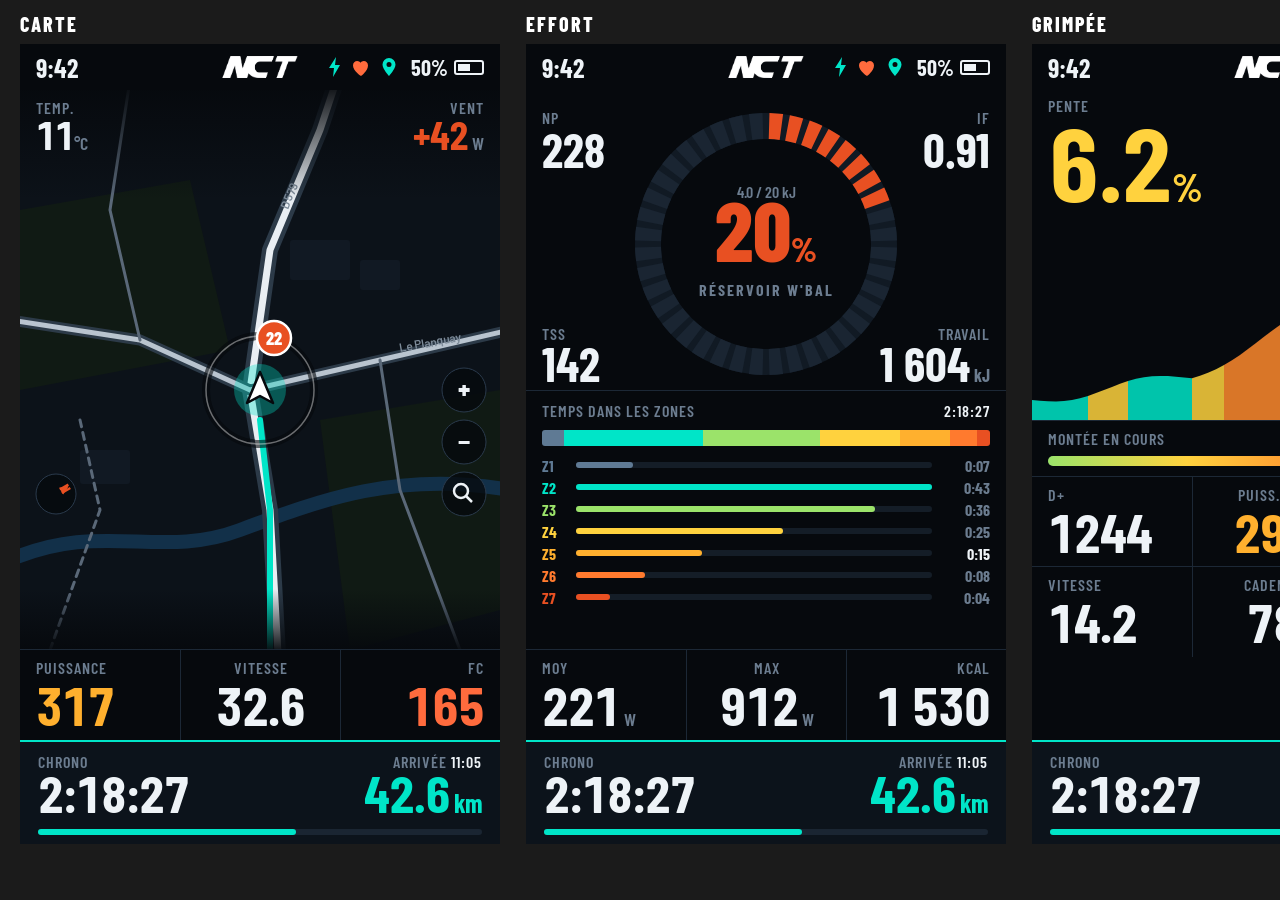
==== design/pages.html @ 9746aa9b "Maquettes Carte, Effort, Grimpée, Tour dans le style validé Co-Authored-By: Claude Opus 5.5 <noreply" ====
<!doctype html><html lang="fr"><head><meta charset="utf-8"><title>Pages NCT</title><style>
@font-face{font-family:BC;src:url(fonts/bc-600.woff2);font-weight:600}
@font-face{font-family:BC;src:url(fonts/bc-700.woff2);font-weight:700}
@font-face{font-family:BC;src:url(fonts/bc-800.woff2);font-weight:800}
@font-face{font-family:B;src:url(fonts/b-600.woff2);font-weight:600}
@font-face{font-family:B;src:url(fonts/b-700.woff2);font-weight:700}
:root{--bg:#06090d;--mute:#6c7d90;--txt:#eef3f7;--cyan:#00e5c8;--orange:#e85022;--amber:#ffb02e;--hair:#1c2836}
*{margin:0;padding:0;box-sizing:border-box}
body{background:#1b1b1b;display:flex;gap:26px;padding:44px 20px 20px;font-family:B}
.w{position:relative}.cap{position:absolute;left:0;top:-32px;font-family:BC;font-weight:800;color:#fff;font-size:20px;letter-spacing:2px}
.s{position:relative;width:480px;height:800px;background:var(--bg);color:var(--txt);overflow:hidden;display:flex;flex-direction:column}
.hd{position:relative;height:46px;flex:none;display:flex;align-items:center;justify-content:space-between;padding:0 16px;z-index:2}
.hd .tm{font-family:BC;font-weight:700;font-size:26px}
.hd img{height:22px;position:absolute;left:50%;transform:translateX(-50%)}
.hd .bt{font-family:BC;font-weight:700;font-size:22px;display:flex;align-items:center;margin-left:6px}
.hd .bt i{display:inline-block;width:30px;height:15px;border:2px solid var(--txt);border-radius:3px;margin-left:6px;position:relative}
.hd .bt i:after{content:"";position:absolute;left:2px;top:2px;bottom:2px;width:12px;background:var(--txt)}
.lab{font-family:BC;font-weight:600;font-size:16px;letter-spacing:1px;color:var(--mute)}
.lab b{color:var(--txt);font-weight:600}
.num{font-family:BC;font-weight:700;line-height:.88;letter-spacing:-1px;font-variant-numeric:tabular-nums}
.u{font-family:BC;font-weight:600;color:var(--mute);font-size:18px;letter-spacing:0}
.grid{flex:none;display:grid;grid-template-columns:1fr 1fr 1fr}
.c{height:90px;padding:8px 16px 0;position:relative}
.c+.c{border-left:1px solid var(--hair)}
.grid.r2 .c:nth-child(4){border-left:none}
.grid.r2 .c:nth-child(-n+3){border-bottom:1px solid var(--hair)}
.c .num{font-size:54px;margin-top:4px}
.c .d{position:absolute;right:14px;top:10px;font-family:BC;font-weight:700;font-size:15px}
.ce{text-align:center}.ri{text-align:right}
.band{flex:none;height:104px;position:relative;background:#0c131b;border-top:2px solid var(--cyan);padding:10px 18px 0;display:flex;justify-content:space-between}
.band .num{font-size:52px;line-height:.84}
.band .pg{position:absolute;left:18px;right:18px;bottom:9px;height:6px;background:#1a2532;border-radius:3px}
.band .pg i{position:absolute;left:0;top:0;bottom:0;width:58%;background:var(--cyan);border-radius:3px}
.sec{flex:none;border-top:1px solid var(--hair)}
.icons{display:flex;align-items:center}
</style></head><body>
<template id="hdr"><div class="hd"><span class="tm">9:42</span><img src="logo-nct.png"><span class="icons"><svg width="78" height="20" viewBox="0 0 78 20"><path d="M9 0 2 11h5l-1 9 7-12H8z" fill="#00e5c8"/><path d="M34 19s-8-5-8-10.5C26 5.6 28 4 30.2 4c1.4 0 2.6.7 3.3 1.8C34.2 4.7 35.4 4 36.8 4 39 4 41 5.6 41 8.5 41 14 34 19 34 19z" fill="#ff6b3d"/><path d="M62 1a6.5 6.5 0 0 0-6.5 6.5C55.5 12 62 19 62 19s6.5-7 6.5-11.5A6.5 6.5 0 0 0 62 1zm0 9a2.5 2.5 0 1 1 0-5 2.5 2.5 0 0 1 0 5z" fill="#00e5c8"/></svg><span class="bt">50%<i></i></span></span></div></template>
<template id="band"><div class="band"><div><div class="lab">CHRONO</div><div class="num">2:18:27</div></div><div style="text-align:right"><div class="lab">ARRIVÉE <b>11:05</b></div><div class="num" style="color:#00e5c8">42.6<span style="font-size:26px"> km</span></div></div><div class="pg"><i></i></div></div></template>

<!-- CARTE -->
<div class="w"><div class="cap">CARTE</div><div class="s">
  <div data-t="hdr"></div>
  <div style="position:relative;flex:1;overflow:hidden">
    <svg width="480" height="560" style="position:absolute;left:0;top:0">
      <rect width="480" height="560" fill="#0c1219"/>
      <g fill="#101a14"><path d="M0 120 L170 90 L210 260 L0 300Z"/><path d="M300 330 L480 300 L480 520 L330 560Z"/></g>
      <g fill="#111923"><rect x="270" y="150" width="60" height="40" rx="3"/><rect x="340" y="170" width="40" height="30" rx="3"/><rect x="60" y="360" width="50" height="34" rx="3"/></g>
      <path d="M-10 470 C80 430 140 470 220 440 S380 380 490 400" fill="none" stroke="#123049" stroke-width="14"/>
      <g fill="none" stroke-linecap="round" stroke-linejoin="round">
        <path d="M260 600 L250 420 L230 300 L250 160 L300 40 L320 -20" stroke="#2c3a48" stroke-width="16"/>
        <path d="M260 600 L250 420 L230 300 L250 160 L300 40 L320 -20" stroke="#e9eef3" stroke-width="7"/>
        <path d="M-10 230 L120 250 L230 300 L360 270 L490 240" stroke="#2c3a48" stroke-width="11"/>
        <path d="M-10 230 L120 250 L230 300 L360 270 L490 240" stroke="#b9c4cf" stroke-width="5"/>
        <path d="M120 250 L90 120 L110 -10" stroke="#5a6878" stroke-width="3"/>
        <path d="M360 270 L380 400 L440 560" stroke="#5a6878" stroke-width="3"/>
        <path d="M30 560 L80 420 L60 330" stroke="#5a6878" stroke-width="3" stroke-dasharray="7 6"/>
        <path d="M250 560 L250 420 L240 330" stroke="#00e5c8" stroke-width="6"/>
      </g>
      <text x="268" y="120" fill="#7d8b99" font-family="B" font-weight="600" font-size="12" transform="rotate(-68 268 120)">D 579</text>
      <text x="380" y="262" fill="#7d8b99" font-family="B" font-weight="600" font-size="12" transform="rotate(-10 380 262)">Le Planquay</text>
    </svg>
    <div style="position:absolute;left:0;right:0;top:0;height:110px;background:linear-gradient(#06090dee,#06090d00)"></div>
    <div style="position:absolute;left:0;right:0;bottom:0;height:60px;background:linear-gradient(#06090d00,#06090dee)"></div>
    <div style="position:absolute;left:16px;top:8px"><div class="lab">TEMP.</div><div class="num" style="font-size:40px">11<span class="u">°C</span></div></div>
    <div style="position:absolute;right:16px;top:8px;text-align:right"><div class="lab">VENT</div><div class="num" style="font-size:40px;color:#e85022">+42<span class="u"> W</span></div></div>
    <svg width="480" height="440" style="position:absolute;left:0;top:0">
      <g transform="translate(240 300)">
        <circle r="54" fill="none" stroke="#06090d99" stroke-width="8"/><circle r="54" fill="none" stroke="#ffffff66" stroke-width="1.5"/>
        <circle r="26" fill="#00e5c855"/><path d="M0-18 L13 13 L0 6 L-13 13Z" fill="#fff" stroke="#06090d" stroke-width="2.5" stroke-linejoin="round"/>
        <circle cx="14" cy="-52" r="17" fill="#e85022" stroke="#fff" stroke-width="2.5"/><text x="14" y="-45" fill="#fff" font-family="BC" font-weight="800" font-size="18" text-anchor="middle">22</text>
      </g>
      <!-- boussole + zoom discrets -->
      <g transform="translate(36 404)"><circle r="20" fill="#06090dcc" stroke="#2a3a4c"/><text y="-4" fill="#e85022" font-family="BC" font-weight="800" font-size="14" text-anchor="middle" transform="rotate(60) translate(0 -2)">N</text><path d="M0-14 l4 8 h-8z" fill="#e85022" transform="rotate(60)"/></g>
      <g font-family="BC" font-weight="800" font-size="28" fill="#eef3f7" text-anchor="middle"><circle cx="444" cy="300" r="22" fill="#06090dcc" stroke="#2a3a4c"/><text x="444" y="310">+</text><circle cx="444" cy="352" r="22" fill="#06090dcc" stroke="#2a3a4c"/><text x="444" y="361">−</text><circle cx="444" cy="404" r="22" fill="#06090dcc" stroke="#2a3a4c"/><circle cx="441" cy="401" r="7" fill="none" stroke="#eef3f7" stroke-width="2.5"/><line x1="446" y1="406" x2="452" y2="412" stroke="#eef3f7" stroke-width="2.5"/></g>
    </svg>
  </div>
  <div class="grid sec" style="background:var(--bg)">
    <div class="c"><div class="lab">PUISSANCE</div><div class="num" style="color:#ffb02e">317</div></div>
    <div class="c ce"><div class="lab">VITESSE</div><div class="num">32.6</div></div>
    <div class="c ri"><div class="lab">FC</div><div class="num" style="color:#ff6b3d">165</div></div>
  </div>
  <div data-t="band"></div>
</div></div>

<!-- EFFORT -->
<div class="w"><div class="cap">EFFORT</div><div class="s">
  <div data-t="hdr"></div>
  <svg width="480" height="300" style="flex:none">
    <g transform="translate(240 154)">
      <circle r="118" fill="none" stroke="#111a24" stroke-width="26"/>
      <g id="wb"></g>
      <text y="18" fill="#e85022" font-family="BC" font-weight="800" font-size="84" text-anchor="middle">20<tspan font-size="34">%</tspan></text>
      <text y="52" fill="#6c7d90" font-family="BC" font-weight="700" font-size="16" text-anchor="middle" letter-spacing="2">RÉSERVOIR W'BAL</text>
      <text y="-46" fill="#6c7d90" font-family="BC" font-weight="600" font-size="16" text-anchor="middle">4.0 / 20 kJ</text>
    </g>
    <g font-family="BC">
      <text x="16" y="34" fill="#6c7d90" font-weight="600" font-size="16" letter-spacing="1">NP</text><text x="16" y="78" fill="#eef3f7" font-weight="700" font-size="48">228</text>
      <text x="464" y="34" fill="#6c7d90" font-weight="600" font-size="16" text-anchor="end" letter-spacing="1">IF</text><text x="464" y="78" fill="#eef3f7" font-weight="700" font-size="48" text-anchor="end">0.91</text>
      <text x="16" y="250" fill="#6c7d90" font-weight="600" font-size="16" letter-spacing="1">TSS</text><text x="16" y="292" fill="#eef3f7" font-weight="700" font-size="48">142</text>
      <text x="464" y="250" fill="#6c7d90" font-weight="600" font-size="16" text-anchor="end" letter-spacing="1">TRAVAIL</text><text x="464" y="292" fill="#eef3f7" font-weight="700" font-size="48" text-anchor="end">1 604<tspan font-size="18" fill="#6c7d90"> kJ</tspan></text>
    </g>
  </svg>
  <div class="sec" style="padding:10px 16px 6px">
    <div style="display:flex;justify-content:space-between"><span class="lab">TEMPS DANS LES ZONES</span><span class="lab"><b>2:18:27</b></span></div>
    <div style="display:flex;height:16px;margin:10px 0 8px;border-radius:3px;overflow:hidden"><i style="flex:5;background:#5f7a94"></i><i style="flex:31;background:#00e5c8"></i><i style="flex:26;background:#9be36a"></i><i style="flex:18;background:#ffd23e"></i><i style="flex:11;background:#ffb02e"></i><i style="flex:6;background:#ff7a2e"></i><i style="flex:3;background:#e85022"></i></div>
    <div id="zl"></div>
  </div>
  <div style="flex:1"></div>
  <div class="grid sec">
    <div class="c"><div class="lab">MOY</div><div class="num">221<span class="u"> W</span></div></div>
    <div class="c ce"><div class="lab">MAX</div><div class="num">912<span class="u"> W</span></div></div>
    <div class="c ri"><div class="lab">KCAL</div><div class="num">1 530</div></div>
  </div>
  <div data-t="band"></div>
</div></div>

<!-- GRIMPÉE -->
<div class="w"><div class="cap">GRIMPÉE</div><div class="s">
  <div data-t="hdr"></div>
  <div style="position:relative;height:330px;flex:none">
    <div style="position:absolute;left:16px;top:6px"><div class="lab">PENTE</div><div class="num" style="font-size:104px;color:#ffd23e">6.2<span style="font-size:40px">%</span></div></div>
    <div style="position:absolute;right:16px;top:6px;text-align:right"><div class="lab">VAM</div><div class="num" style="font-size:52px">1 080</div><div class="lab" style="margin-top:12px">ALTITUDE</div><div class="num" style="font-size:52px">412<span class="u"> m</span></div></div>
    <svg id="prof" width="480" height="190" style="position:absolute;left:0;bottom:0"></svg>
  </div>
  <div class="sec" style="padding:8px 16px 10px">
    <div style="display:flex;justify-content:space-between"><span class="lab">MONTÉE EN COURS</span><span class="lab"><b>1.8 km</b> restants · <b>112 m</b></span></div>
    <div style="height:10px;background:#1a2532;border-radius:5px;margin-top:8px;position:relative"><i style="position:absolute;left:0;top:0;bottom:0;width:62%;border-radius:5px;background:linear-gradient(90deg,#9be36a,#ffd23e,#ff8a2e)"></i></div>
  </div>
  <div class="grid r2 sec">
    <div class="c"><div class="lab">D+</div><div class="num">1244</div></div>
    <div class="c ce"><div class="lab">PUISS. 30S</div><div class="num" style="color:#ffb02e">298</div></div>
    <div class="c ri"><div class="lab">W/KG</div><div class="num">4.1</div></div>
    <div class="c"><div class="lab">VITESSE</div><div class="num">14.2</div></div>
    <div class="c ce"><div class="lab">CADENCE</div><div class="num">78</div></div>
    <div class="c ri"><div class="lab">FC</div><div class="num" style="color:#ff6b3d">171</div></div>
  </div>
  <div style="flex:1"></div>
  <div data-t="band"></div>
</div></div>

<!-- TOUR -->
<div class="w"><div class="cap">TOUR</div><div class="s">
  <div data-t="hdr"></div>
  <div style="flex:none;height:168px;padding:6px 16px 0;position:relative">
    <div class="lab">TOUR <b style="color:#00e5c8">3</b> · 31.2 km</div>
    <div class="num" style="font-size:118px;margin-top:6px">13:27</div>
    <div style="position:absolute;right:16px;top:10px;text-align:right"><div class="lab">TOUR PRÉC.</div><div class="num" style="font-size:34px;color:#6c7d90">14:02</div><div style="font-family:BC;font-weight:700;font-size:18px;color:#00e5c8;margin-top:6px">▲ 35 s plus vite</div></div>
  </div>
  <div class="sec" style="padding:8px 16px 10px">
    <div class="lab">PUISSANCE MOYENNE PAR TOUR</div>
    <svg id="laps" width="448" height="96" style="margin-top:6px"></svg>
  </div>
  <div class="grid r2 sec">
    <div class="c"><div class="lab">PUISS. MOY</div><div class="num">246</div><div class="d" style="color:#00e5c8">▲12</div></div>
    <div class="c ce"><div class="lab">NP</div><div class="num">258</div></div>
    <div class="c ri"><div class="lab">FC MOY</div><div class="num">158</div><div class="d" style="left:14px;right:auto;color:#e85022">▲4</div></div>
    <div class="c"><div class="lab">VITESSE</div><div class="num">33.4</div><div class="d" style="color:#00e5c8">▲1.2</div></div>
    <div class="c ce"><div class="lab">CADENCE</div><div class="num">88</div></div>
    <div class="c ri"><div class="lab">DISTANCE</div><div class="num">7.48</div></div>
  </div>
  <div style="flex:1"></div>
  <div data-t="band"></div>
</div></div>

<script>
document.querySelectorAll('[data-t]').forEach(function(e){e.outerHTML=document.getElementById(e.dataset.t).innerHTML});
var ZC=['#5f7a94','#00e5c8','#9be36a','#ffd23e','#ffb02e','#ff7a2e','#e85022'];
// anneau W'bal segmenté
(function(){var h='',n=40,r=118;for(var i=0;i<n;i++){var a0=(-90+i*360/n+1.5)*Math.PI/180,a1=(-90+(i+1)*360/n-1.5)*Math.PI/180,on=i<8;h+='<path d="M'+(r*Math.cos(a0)).toFixed(1)+' '+(r*Math.sin(a0)).toFixed(1)+' A'+r+' '+r+' 0 0 1 '+(r*Math.cos(a1)).toFixed(1)+' '+(r*Math.sin(a1)).toFixed(1)+'" fill="none" stroke="'+(on?'#e85022':'#1a2532')+'" stroke-width="26"/>'}document.getElementById('wb').innerHTML=h})();
// liste zones
(function(){var t=['0:07','0:43','0:36','0:25','0:15','0:08','0:04'],n=['Z1','Z2','Z3','Z4','Z5','Z6','Z7'],w=[5,31,26,18,11,6,3],h='';for(var i=0;i<7;i++)h+='<div style="display:flex;align-items:center;height:22px;font-family:BC;font-weight:700;font-size:16px"><span style="width:34px;color:'+ZC[i]+'">'+n[i]+'</span><span style="flex:1;height:6px;background:#141d27;border-radius:3px;margin-right:12px;position:relative"><i style="position:absolute;left:0;top:0;bottom:0;width:'+(w[i]/31*100)+'%;background:'+ZC[i]+';border-radius:3px"></i></span><span style="width:46px;text-align:right;color:'+(i==4?'#eef3f7':'#6c7d90')+'">'+t[i]+'</span></div>';document.getElementById('zl').innerHTML=h})();
// profil coloré par pente
(function(){var pts=[],h='';for(var i=0;i<=60;i++){var x=i*8,y=170-(i<20?i*1.2:i<45?24+(i-20)*4.2:129+(i-45)*1.8)+6*Math.sin(i/3);pts.push([x,y])}for(var i=0;i<60;i++){var g=(pts[i][1]-pts[i+1][1])/8*10,col=g<3?'#00e5c8':g<6?'#ffd23e':g<9?'#ff8a2e':'#e85022';h+='<path d="M'+pts[i][0]+' 190 L'+pts[i][0]+' '+pts[i][1].toFixed(1)+' L'+pts[i+1][0]+' '+pts[i+1][1].toFixed(1)+' L'+pts[i+1][0]+' 190Z" fill="'+col+'" opacity="'+(i<38?.85:.28)+'"/>'}h+='<circle cx="'+pts[38][0]+'" cy="'+pts[38][1]+'" r="9" fill="#fff" stroke="#06090d" stroke-width="4"/>';document.getElementById('prof').innerHTML=h})();
// barres de tours
(function(){var v=[214,232,246],h='',bw=60;var all=[208,214,232,246];for(var i=0;i<4;i++){var hh=(all[i]-150)/120*80,x=i*(bw+14);h+='<rect x="'+x+'" y="'+(90-hh)+'" width="'+bw+'" height="'+hh+'" rx="3" fill="'+(i==3?'#00e5c8':'#2a3a4c')+'"/><text x="'+(x+bw/2)+'" y="'+(84-hh)+'" fill="'+(i==3?'#eef3f7':'#6c7d90')+'" font-family="BC" font-weight="700" font-size="16" text-anchor="middle">'+all[i]+'</text>'}h+='<text x="448" y="88" fill="#6c7d90" font-family="BC" font-weight="600" font-size="14" text-anchor="end">T1 → T'+'4</text>';document.getElementById('laps').innerHTML=h})();
</script>
</body></html>
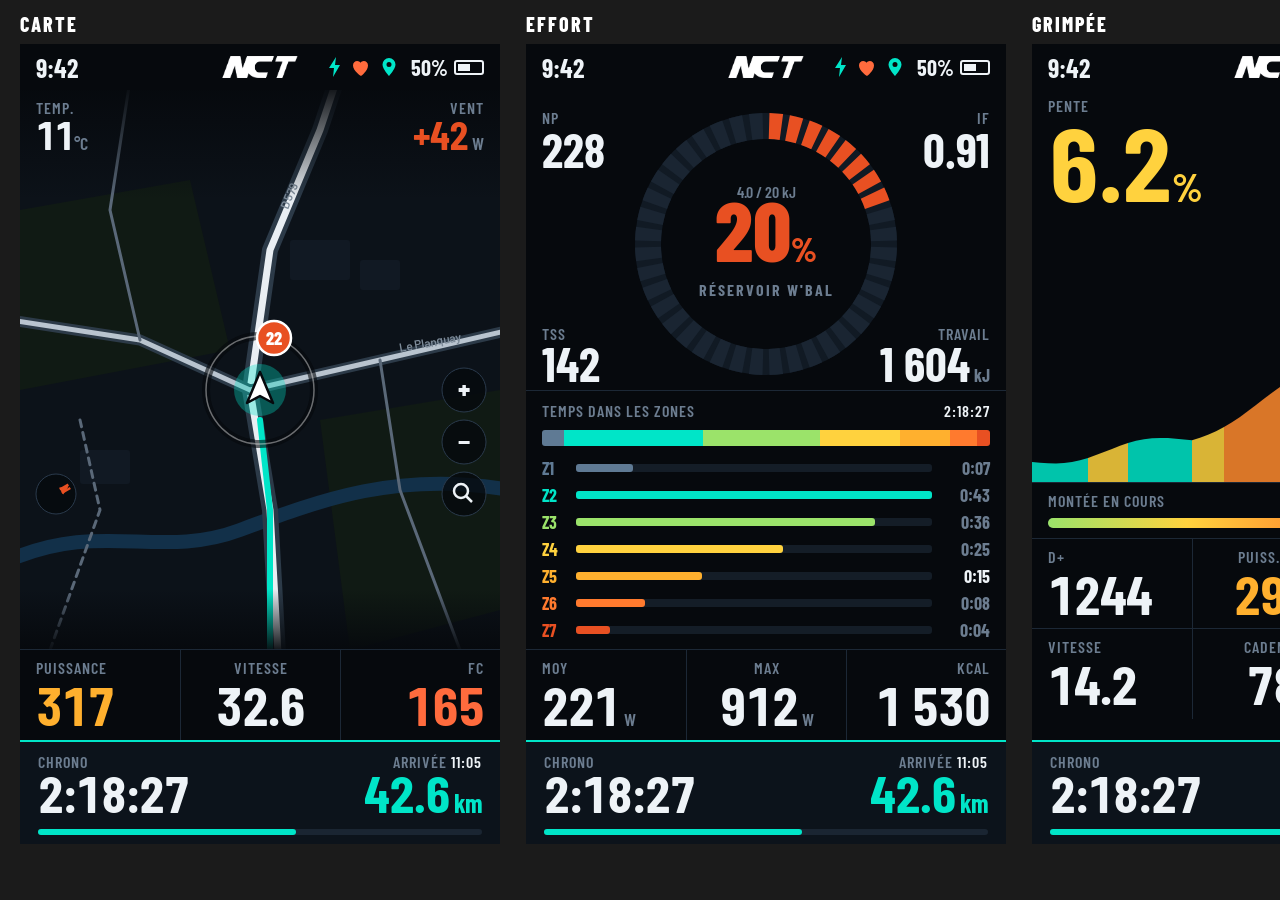
==== commit 8ef467ee: "Maquettes : Effort et Grimpée équilibrées, Tour centré sur la vitesse moyenne Co-Authored-By: Claude" ====
--- a/design/pages.html
+++ b/design/pages.html
@@ -117,10 +117,10 @@
 <!-- GRIMPÉE -->
 <div class="w"><div class="cap">GRIMPÉE</div><div class="s">
   <div data-t="hdr"></div>
-  <div style="position:relative;height:330px;flex:none">
+  <div style="position:relative;height:392px;flex:none">
     <div style="position:absolute;left:16px;top:6px"><div class="lab">PENTE</div><div class="num" style="font-size:104px;color:#ffd23e">6.2<span style="font-size:40px">%</span></div></div>
     <div style="position:absolute;right:16px;top:6px;text-align:right"><div class="lab">VAM</div><div class="num" style="font-size:52px">1 080</div><div class="lab" style="margin-top:12px">ALTITUDE</div><div class="num" style="font-size:52px">412<span class="u"> m</span></div></div>
-    <svg id="prof" width="480" height="190" style="position:absolute;left:0;bottom:0"></svg>
+    <svg id="prof" width="480" height="230" style="position:absolute;left:0;bottom:0"></svg>
   </div>
   <div class="sec" style="padding:8px 16px 10px">
     <div style="display:flex;justify-content:space-between"><span class="lab">MONTÉE EN COURS</span><span class="lab"><b>1.8 km</b> restants · <b>112 m</b></span></div>
@@ -141,22 +141,25 @@
 <!-- TOUR -->
 <div class="w"><div class="cap">TOUR</div><div class="s">
   <div data-t="hdr"></div>
-  <div style="flex:none;height:168px;padding:6px 16px 0;position:relative">
-    <div class="lab">TOUR <b style="color:#00e5c8">3</b> · 31.2 km</div>
-    <div class="num" style="font-size:118px;margin-top:6px">13:27</div>
-    <div style="position:absolute;right:16px;top:10px;text-align:right"><div class="lab">TOUR PRÉC.</div><div class="num" style="font-size:34px;color:#6c7d90">14:02</div><div style="font-family:BC;font-weight:700;font-size:18px;color:#00e5c8;margin-top:6px">▲ 35 s plus vite</div></div>
+  <div style="flex:none;height:206px;padding:6px 16px 0;position:relative">
+    <div class="lab">VITESSE MOYENNE · TOUR <b style="color:#00e5c8">4</b></div>
+    <div class="num" style="font-size:140px;margin-top:8px">33.42<span class="u" style="font-size:24px"> km/h</span></div>
+    <div style="display:flex;justify-content:space-between;align-items:baseline;margin-top:10px">
+      <span style="font-family:BC;font-weight:800;font-size:26px;color:#00e5c8">▲ +1.18 km/h</span>
+      <span class="lab">TOUR 3 · <b>32.24</b></span>
+    </div>
   </div>
-  <div class="sec" style="padding:8px 16px 10px">
-    <div class="lab">PUISSANCE MOYENNE PAR TOUR</div>
-    <svg id="laps" width="448" height="96" style="margin-top:6px"></svg>
+  <div class="sec" style="padding:8px 16px 4px">
+    <div class="lab">VITESSE MOYENNE PAR TOUR</div>
+    <svg id="laps" width="448" height="214" style="margin-top:6px"></svg>
   </div>
   <div class="grid r2 sec">
-    <div class="c"><div class="lab">PUISS. MOY</div><div class="num">246</div><div class="d" style="color:#00e5c8">▲12</div></div>
-    <div class="c ce"><div class="lab">NP</div><div class="num">258</div></div>
-    <div class="c ri"><div class="lab">FC MOY</div><div class="num">158</div><div class="d" style="left:14px;right:auto;color:#e85022">▲4</div></div>
-    <div class="c"><div class="lab">VITESSE</div><div class="num">33.4</div><div class="d" style="color:#00e5c8">▲1.2</div></div>
+    <div class="c"><div class="lab">TEMPS TOUR</div><div class="num">13:27</div></div>
+    <div class="c ce"><div class="lab">DISTANCE</div><div class="num">7.48</div></div>
+    <div class="c ri"><div class="lab">PUISS. MOY</div><div class="num">246</div></div>
+    <div class="c"><div class="lab">FC MOY</div><div class="num">158</div></div>
     <div class="c ce"><div class="lab">CADENCE</div><div class="num">88</div></div>
-    <div class="c ri"><div class="lab">DISTANCE</div><div class="num">7.48</div></div>
+    <div class="c ri"><div class="lab">VIT. GLOBALE</div><div class="num">29.88</div></div>
   </div>
   <div style="flex:1"></div>
   <div data-t="band"></div>
@@ -168,10 +171,10 @@
 // anneau W'bal segmenté
 (function(){var h='',n=40,r=118;for(var i=0;i<n;i++){var a0=(-90+i*360/n+1.5)*Math.PI/180,a1=(-90+(i+1)*360/n-1.5)*Math.PI/180,on=i<8;h+='<path d="M'+(r*Math.cos(a0)).toFixed(1)+' '+(r*Math.sin(a0)).toFixed(1)+' A'+r+' '+r+' 0 0 1 '+(r*Math.cos(a1)).toFixed(1)+' '+(r*Math.sin(a1)).toFixed(1)+'" fill="none" stroke="'+(on?'#e85022':'#1a2532')+'" stroke-width="26"/>'}document.getElementById('wb').innerHTML=h})();
 // liste zones
-(function(){var t=['0:07','0:43','0:36','0:25','0:15','0:08','0:04'],n=['Z1','Z2','Z3','Z4','Z5','Z6','Z7'],w=[5,31,26,18,11,6,3],h='';for(var i=0;i<7;i++)h+='<div style="display:flex;align-items:center;height:22px;font-family:BC;font-weight:700;font-size:16px"><span style="width:34px;color:'+ZC[i]+'">'+n[i]+'</span><span style="flex:1;height:6px;background:#141d27;border-radius:3px;margin-right:12px;position:relative"><i style="position:absolute;left:0;top:0;bottom:0;width:'+(w[i]/31*100)+'%;background:'+ZC[i]+';border-radius:3px"></i></span><span style="width:46px;text-align:right;color:'+(i==4?'#eef3f7':'#6c7d90')+'">'+t[i]+'</span></div>';document.getElementById('zl').innerHTML=h})();
+(function(){var t=['0:07','0:43','0:36','0:25','0:15','0:08','0:04'],n=['Z1','Z2','Z3','Z4','Z5','Z6','Z7'],w=[5,31,26,18,11,6,3],h='';for(var i=0;i<7;i++)h+='<div style="display:flex;align-items:center;height:27px;font-family:BC;font-weight:700;font-size:18px"><span style="width:34px;color:'+ZC[i]+'">'+n[i]+'</span><span style="flex:1;height:8px;background:#141d27;border-radius:3px;margin-right:12px;position:relative"><i style="position:absolute;left:0;top:0;bottom:0;width:'+(w[i]/31*100)+'%;background:'+ZC[i]+';border-radius:3px"></i></span><span style="width:46px;text-align:right;color:'+(i==4?'#eef3f7':'#6c7d90')+'">'+t[i]+'</span></div>';document.getElementById('zl').innerHTML=h})();
 // profil coloré par pente
-(function(){var pts=[],h='';for(var i=0;i<=60;i++){var x=i*8,y=170-(i<20?i*1.2:i<45?24+(i-20)*4.2:129+(i-45)*1.8)+6*Math.sin(i/3);pts.push([x,y])}for(var i=0;i<60;i++){var g=(pts[i][1]-pts[i+1][1])/8*10,col=g<3?'#00e5c8':g<6?'#ffd23e':g<9?'#ff8a2e':'#e85022';h+='<path d="M'+pts[i][0]+' 190 L'+pts[i][0]+' '+pts[i][1].toFixed(1)+' L'+pts[i+1][0]+' '+pts[i+1][1].toFixed(1)+' L'+pts[i+1][0]+' 190Z" fill="'+col+'" opacity="'+(i<38?.85:.28)+'"/>'}h+='<circle cx="'+pts[38][0]+'" cy="'+pts[38][1]+'" r="9" fill="#fff" stroke="#06090d" stroke-width="4"/>';document.getElementById('prof').innerHTML=h})();
-// barres de tours
-(function(){var v=[214,232,246],h='',bw=60;var all=[208,214,232,246];for(var i=0;i<4;i++){var hh=(all[i]-150)/120*80,x=i*(bw+14);h+='<rect x="'+x+'" y="'+(90-hh)+'" width="'+bw+'" height="'+hh+'" rx="3" fill="'+(i==3?'#00e5c8':'#2a3a4c')+'"/><text x="'+(x+bw/2)+'" y="'+(84-hh)+'" fill="'+(i==3?'#eef3f7':'#6c7d90')+'" font-family="BC" font-weight="700" font-size="16" text-anchor="middle">'+all[i]+'</text>'}h+='<text x="448" y="88" fill="#6c7d90" font-family="BC" font-weight="600" font-size="14" text-anchor="end">T1 → T'+'4</text>';document.getElementById('laps').innerHTML=h})();
+(function(){var pts=[],h='';for(var i=0;i<=60;i++){var x=i*8,y=210-(i<20?i*1.2:i<45?24+(i-20)*4.2:129+(i-45)*1.8)+6*Math.sin(i/3);pts.push([x,y])}for(var i=0;i<60;i++){var g=(pts[i][1]-pts[i+1][1])/8*10,col=g<3?'#00e5c8':g<6?'#ffd23e':g<9?'#ff8a2e':'#e85022';h+='<path d="M'+pts[i][0]+' 230 L'+pts[i][0]+' '+pts[i][1].toFixed(1)+' L'+pts[i+1][0]+' '+pts[i+1][1].toFixed(1)+' L'+pts[i+1][0]+' 230Z" fill="'+col+'" opacity="'+(i<38?.85:.28)+'"/>'}h+='<circle cx="'+pts[38][0]+'" cy="'+pts[38][1]+'" r="9" fill="#fff" stroke="#06090d" stroke-width="4"/>';document.getElementById('prof').innerHTML=h})();
+// barres de tours : vitesse moyenne
+(function(){var all=[30.85,31.62,32.24,33.42],h='',bw=92;for(var i=0;i<4;i++){var hh=(all[i]-28)/6*170,x=i*(bw+26);h+='<rect x="'+x+'" y="'+(204-hh)+'" width="'+bw+'" height="'+hh+'" rx="3" fill="'+(i==3?'#00e5c8':'#2a3a4c')+'"/><text x="'+(x+bw/2)+'" y="'+(196-hh)+'" fill="'+(i==3?'#eef3f7':'#8a9bb0')+'" font-family="BC" font-weight="700" font-size="20" text-anchor="middle">'+all[i].toFixed(2)+'</text><text x="'+(x+bw/2)+'" y="'+(196)+'" fill="'+(i==3?'#06090d':'#6c7d90')+'" font-family="BC" font-weight="800" font-size="16" text-anchor="middle">T'+(i+1)+'</text>'}document.getElementById('laps').innerHTML=h})();
 </script>
 </body></html>
